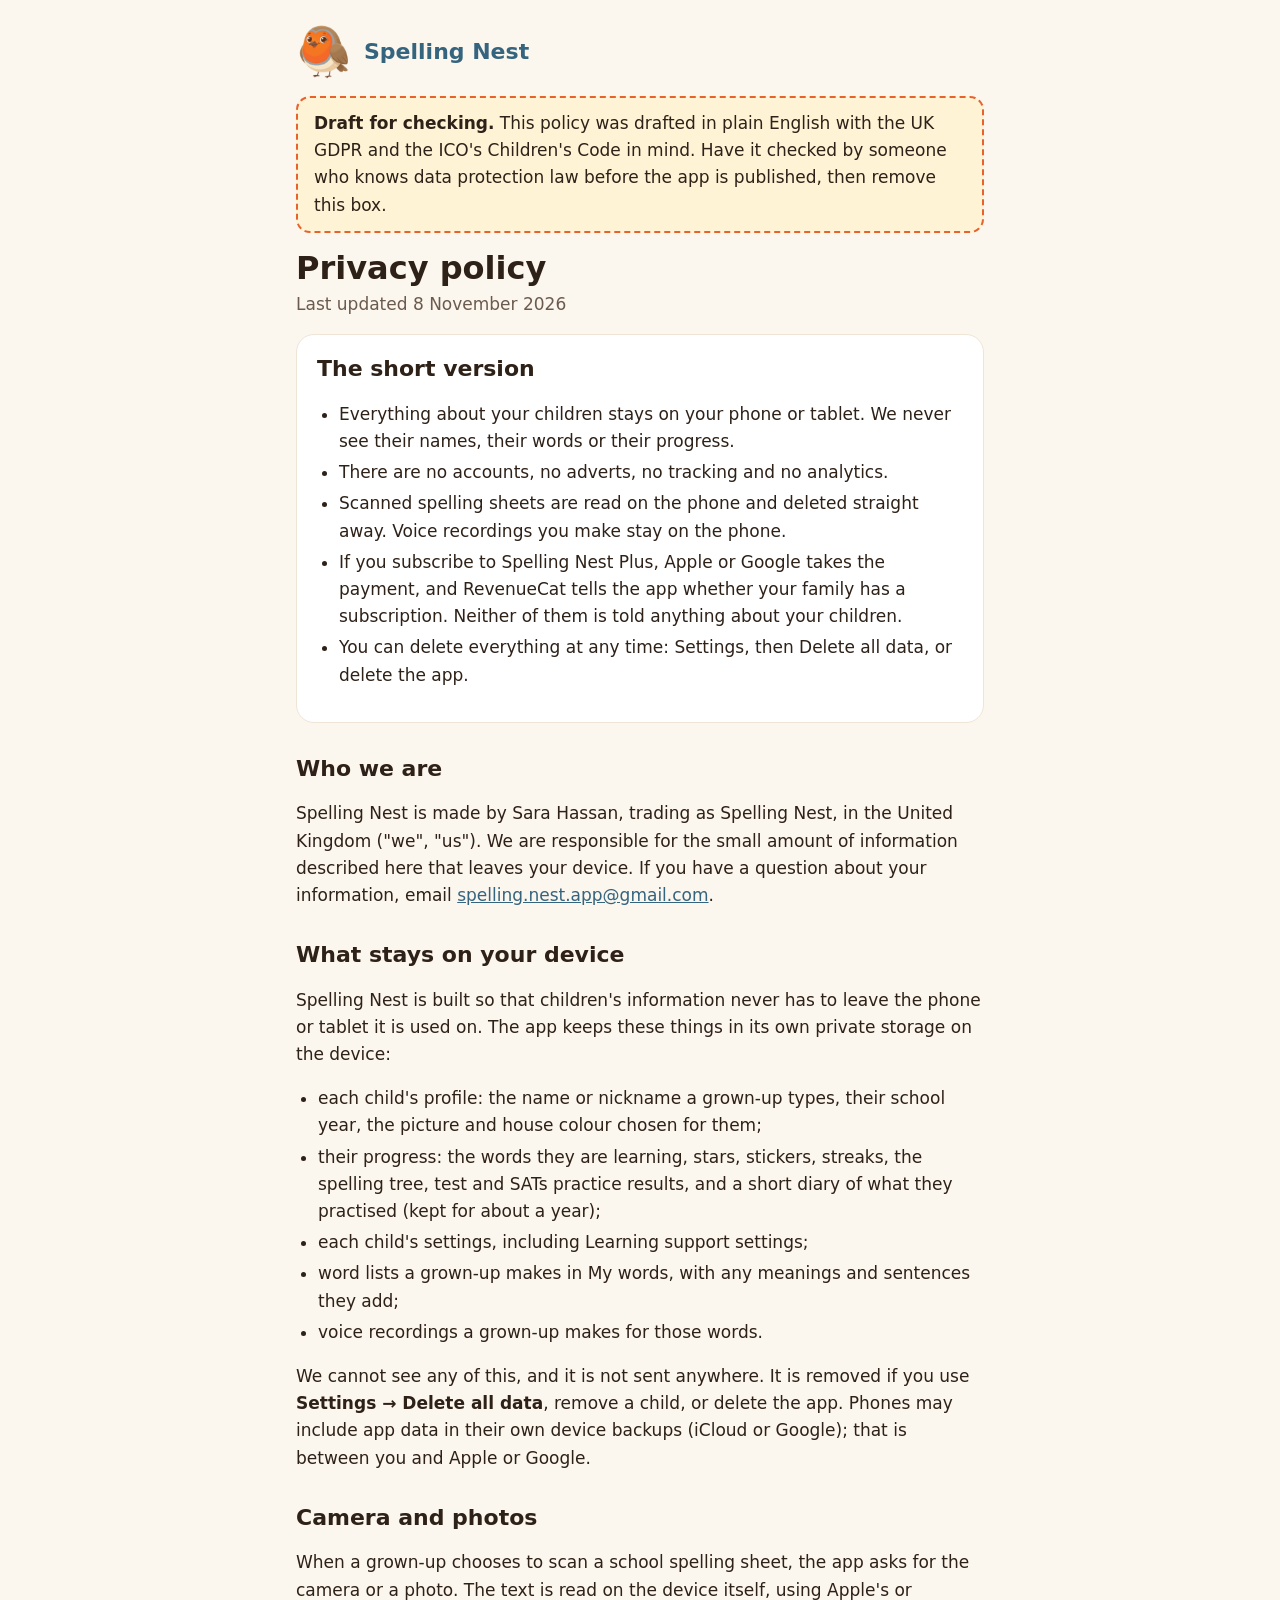
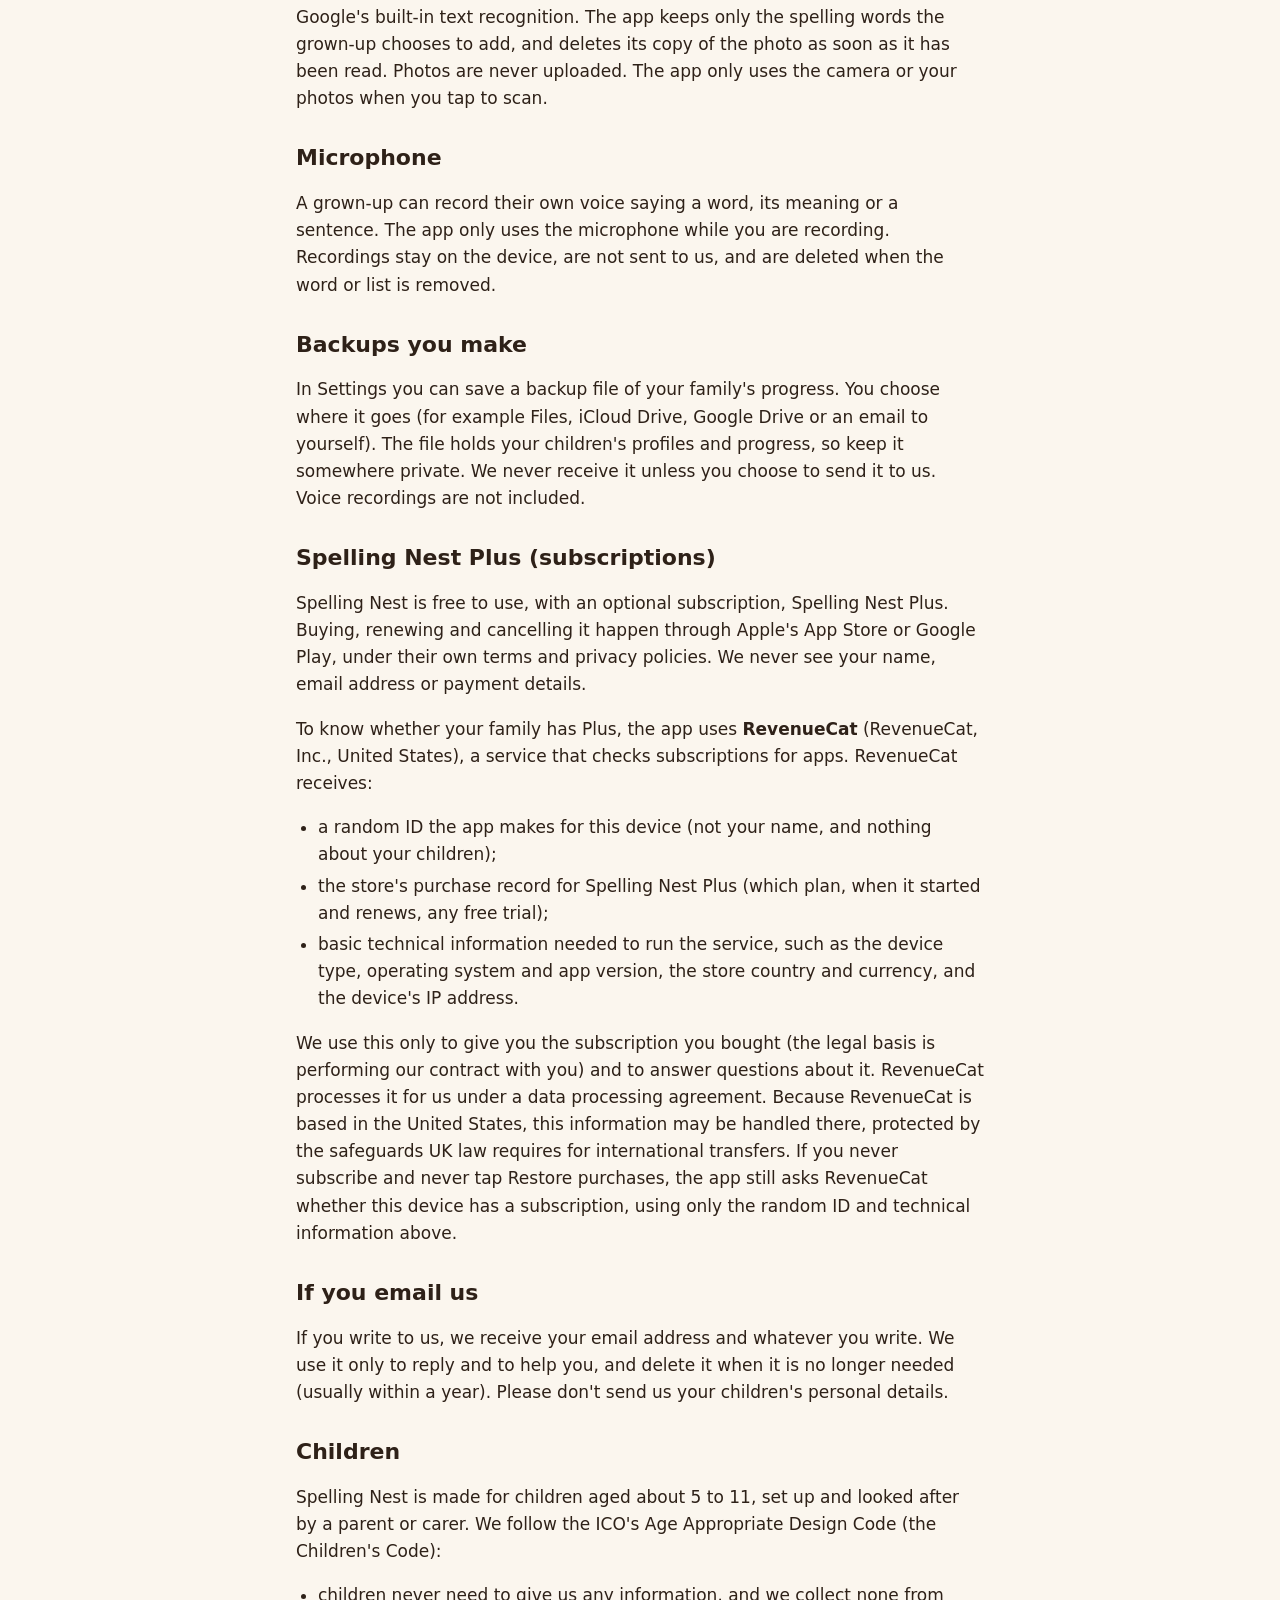
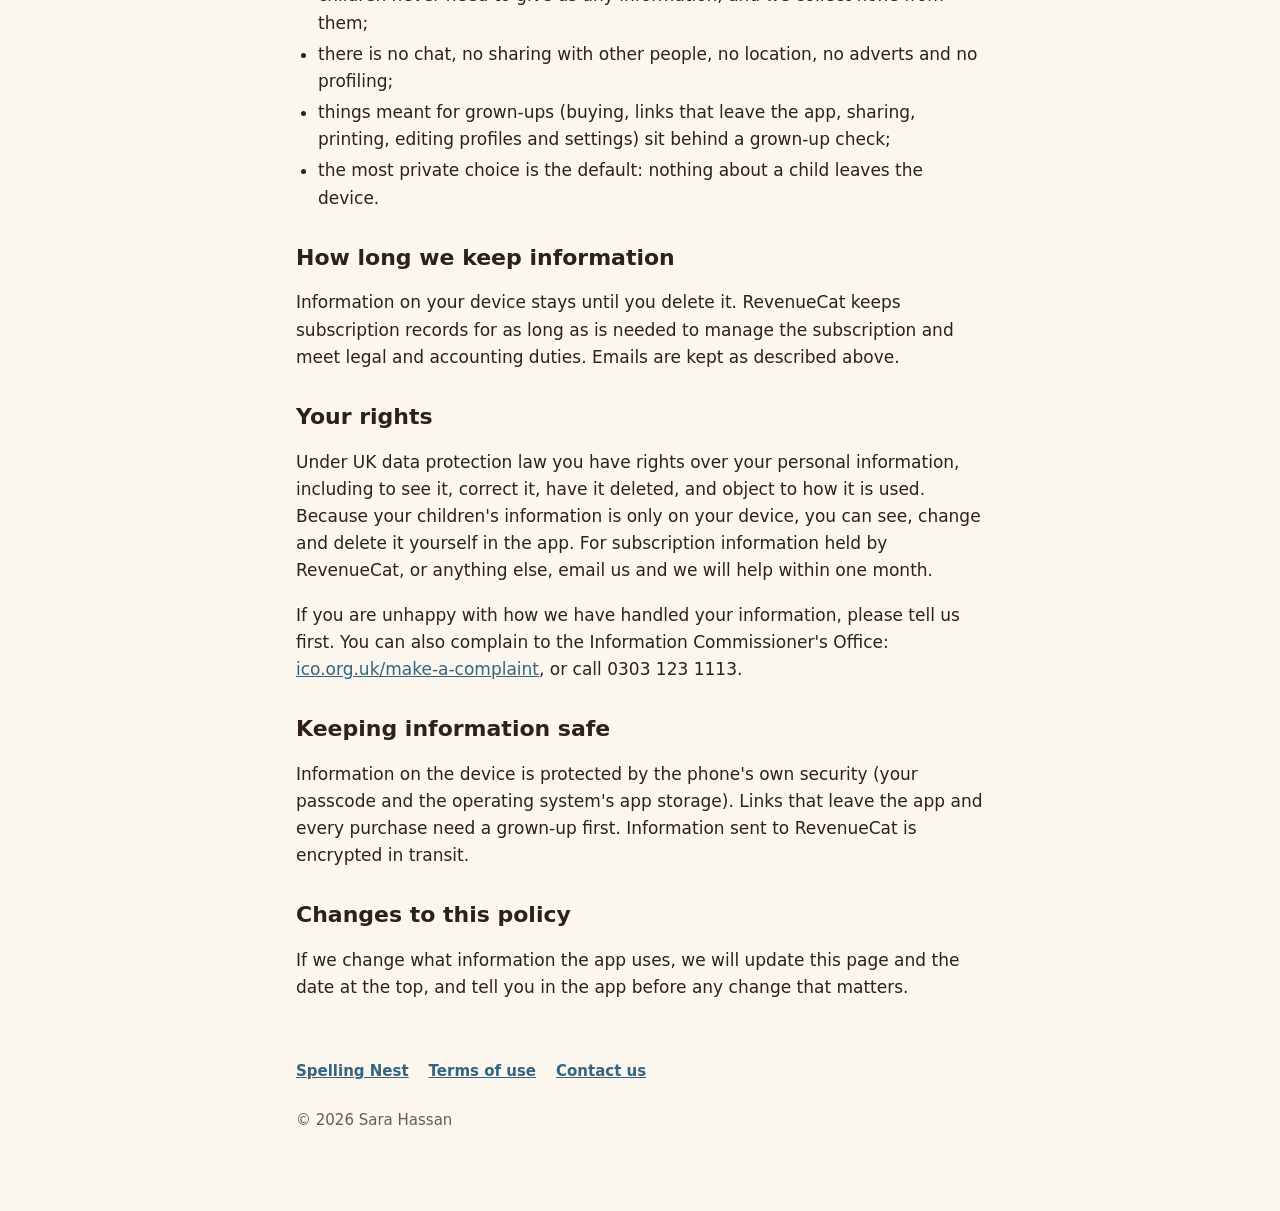
==== privacy.html @ c0171ca6 "Privacy policy and terms of use for Spelling Nest" ====
<!doctype html>
<html lang="en-GB">
<head>
<meta charset="utf-8">
<meta name="viewport" content="width=device-width, initial-scale=1">
<title>Privacy policy · Spelling Nest</title>
<meta name="description" content="How Spelling Nest looks after your family's information.">
<link rel="stylesheet" href="style.css">
</head>
<body>
<main>
<header><img src="pip.png" alt=""><a href="./">Spelling Nest</a></header>

<!-- DRAFT: remove this box once the policy has been checked. -->
<div class="draft"><strong>Draft for checking.</strong> This policy was drafted in plain English with the UK GDPR and the ICO's Children's Code in mind. Have it checked by someone who knows data protection law before the app is published, then remove this box.</div>

<h1>Privacy policy</h1>
<p class="updated">Last updated 8 November 2026</p>

<div class="card">
<h2>The short version</h2>
<ul>
<li>Everything about your children stays on your phone or tablet. We never see their names, their words or their progress.</li>
<li>There are no accounts, no adverts, no tracking and no analytics.</li>
<li>Scanned spelling sheets are read on the phone and deleted straight away. Voice recordings you make stay on the phone.</li>
<li>If you subscribe to Spelling Nest Plus, Apple or Google takes the payment, and RevenueCat tells the app whether your family has a subscription. Neither of them is told anything about your children.</li>
<li>You can delete everything at any time: Settings, then Delete all data, or delete the app.</li>
</ul>
</div>

<h2>Who we are</h2>
<p>Spelling Nest is made by Sara Hassan, trading as Spelling Nest, in the United Kingdom ("we", "us"). We are responsible for the small amount of information described here that leaves your device. If you have a question about your information, email <a href="mailto:spelling.nest.app@gmail.com">spelling.nest.app@gmail.com</a>.</p>

<h2>What stays on your device</h2>
<p>Spelling Nest is built so that children's information never has to leave the phone or tablet it is used on. The app keeps these things in its own private storage on the device:</p>
<ul>
<li>each child's profile: the name or nickname a grown-up types, their school year, the picture and house colour chosen for them;</li>
<li>their progress: the words they are learning, stars, stickers, streaks, the spelling tree, test and SATs practice results, and a short diary of what they practised (kept for about a year);</li>
<li>each child's settings, including Learning support settings;</li>
<li>word lists a grown-up makes in My words, with any meanings and sentences they add;</li>
<li>voice recordings a grown-up makes for those words.</li>
</ul>
<p>We cannot see any of this, and it is not sent anywhere. It is removed if you use <strong>Settings → Delete all data</strong>, remove a child, or delete the app. Phones may include app data in their own device backups (iCloud or Google); that is between you and Apple or Google.</p>

<h2>Camera and photos</h2>
<p>When a grown-up chooses to scan a school spelling sheet, the app asks for the camera or a photo. The text is read on the device itself, using Apple's or Google's built-in text recognition. The app keeps only the spelling words the grown-up chooses to add, and deletes its copy of the photo as soon as it has been read. Photos are never uploaded. The app only uses the camera or your photos when you tap to scan.</p>

<h2>Microphone</h2>
<p>A grown-up can record their own voice saying a word, its meaning or a sentence. The app only uses the microphone while you are recording. Recordings stay on the device, are not sent to us, and are deleted when the word or list is removed.</p>

<h2>Backups you make</h2>
<p>In Settings you can save a backup file of your family's progress. You choose where it goes (for example Files, iCloud Drive, Google Drive or an email to yourself). The file holds your children's profiles and progress, so keep it somewhere private. We never receive it unless you choose to send it to us. Voice recordings are not included.</p>

<h2>Spelling Nest Plus (subscriptions)</h2>
<p>Spelling Nest is free to use, with an optional subscription, Spelling Nest Plus. Buying, renewing and cancelling it happen through Apple's App Store or Google Play, under their own terms and privacy policies. We never see your name, email address or payment details.</p>
<p>To know whether your family has Plus, the app uses <strong>RevenueCat</strong> (RevenueCat, Inc., United States), a service that checks subscriptions for apps. RevenueCat receives:</p>
<ul>
<li>a random ID the app makes for this device (not your name, and nothing about your children);</li>
<li>the store's purchase record for Spelling Nest Plus (which plan, when it started and renews, any free trial);</li>
<li>basic technical information needed to run the service, such as the device type, operating system and app version, the store country and currency, and the device's IP address.</li>
</ul>
<p>We use this only to give you the subscription you bought (the legal basis is performing our contract with you) and to answer questions about it. RevenueCat processes it for us under a data processing agreement. Because RevenueCat is based in the United States, this information may be handled there, protected by the safeguards UK law requires for international transfers. If you never subscribe and never tap Restore purchases, the app still asks RevenueCat whether this device has a subscription, using only the random ID and technical information above.</p>

<h2>If you email us</h2>
<p>If you write to us, we receive your email address and whatever you write. We use it only to reply and to help you, and delete it when it is no longer needed (usually within a year). Please don't send us your children's personal details.</p>

<h2>Children</h2>
<p>Spelling Nest is made for children aged about 5 to 11, set up and looked after by a parent or carer. We follow the ICO's Age Appropriate Design Code (the Children's Code):</p>
<ul>
<li>children never need to give us any information, and we collect none from them;</li>
<li>there is no chat, no sharing with other people, no location, no adverts and no profiling;</li>
<li>things meant for grown-ups (buying, links that leave the app, sharing, printing, editing profiles and settings) sit behind a grown-up check;</li>
<li>the most private choice is the default: nothing about a child leaves the device.</li>
</ul>

<h2>How long we keep information</h2>
<p>Information on your device stays until you delete it. RevenueCat keeps subscription records for as long as is needed to manage the subscription and meet legal and accounting duties. Emails are kept as described above.</p>

<h2>Your rights</h2>
<p>Under UK data protection law you have rights over your personal information, including to see it, correct it, have it deleted, and object to how it is used. Because your children's information is only on your device, you can see, change and delete it yourself in the app. For subscription information held by RevenueCat, or anything else, email us and we will help within one month.</p>
<p>If you are unhappy with how we have handled your information, please tell us first. You can also complain to the Information Commissioner's Office: <a href="https://ico.org.uk/make-a-complaint/">ico.org.uk/make-a-complaint</a>, or call 0303 123 1113.</p>

<h2>Keeping information safe</h2>
<p>Information on the device is protected by the phone's own security (your passcode and the operating system's app storage). Links that leave the app and every purchase need a grown-up first. Information sent to RevenueCat is encrypted in transit.</p>

<h2>Changes to this policy</h2>
<p>If we change what information the app uses, we will update this page and the date at the top, and tell you in the app before any change that matters.</p>

<footer>
<p class="links"><a href="./">Spelling Nest</a><a href="terms.html">Terms of use</a><a href="mailto:spelling.nest.app@gmail.com">Contact us</a></p>
<p>© 2026 Sara Hassan</p>
</footer>
</main>
</body>
</html>
---- style.css ----
/* Spelling Nest's web pages (privacy policy, terms of use): the app's robin colours. */
:root {
  --bg: #FBF6EE;      /* belly cream */
  --card: #FFFFFF;
  --ink: #2E2118;     /* back brown */
  --muted: #6B5B4E;
  --line: #EFE5D7;
  --band: #35647F;    /* the blue-grey band */
  --breast: #E8622C;  /* breast orange */
  --draft: #FFF3D6;
}
@media (prefers-color-scheme: dark) {
  :root:not([data-theme="light"]) {
    --bg: #1E1813; --card: #2A221B; --ink: #F5EDE3; --muted: #C9B9A8; --line: #3A3028; --band: #8DB8D2; --breast: #F0855A; --draft: #3D3220;
  }
}
* { box-sizing: border-box; }
body {
  margin: 0;
  background: var(--bg);
  color: var(--ink);
  font: 17px/1.6 "Nunito", system-ui, -apple-system, "Segoe UI", sans-serif;
}
main { max-width: 720px; margin: 0 auto; padding: 24px 16px 64px; }
header { display: flex; align-items: center; gap: 12px; margin-bottom: 8px; }
header img { width: 56px; height: 56px; object-fit: contain; }
header a { color: var(--band); font: 700 22px/1.2 "Fredoka", system-ui, sans-serif; text-decoration: none; }
h1 { font: 700 32px/1.2 "Fredoka", system-ui, sans-serif; margin: 16px 0 4px; }
h2 { font: 600 22px/1.3 "Fredoka", system-ui, sans-serif; margin: 32px 0 8px; }
h3 { font: 600 18px/1.3 "Fredoka", system-ui, sans-serif; margin: 20px 0 4px; }
.updated { color: var(--muted); margin: 0 0 16px; }
.card { background: var(--card); border: 1px solid var(--line); border-radius: 18px; padding: 16px 20px; margin: 16px 0; }
.card h2 { margin-top: 4px; }
.draft { background: var(--draft); border: 2px dashed var(--breast); border-radius: 14px; padding: 12px 16px; margin: 16px 0; }
a { color: var(--band); }
ul { padding-left: 22px; }
li { margin: 4px 0; }
table { width: 100%; border-collapse: collapse; font-size: 15px; }
th, td { text-align: left; vertical-align: top; padding: 8px; border-bottom: 1px solid var(--line); }
th { font-weight: 700; }
.table-wrap { overflow-x: auto; }
footer { margin-top: 48px; color: var(--muted); font-size: 15px; }
footer a { margin-right: 16px; }
.links a { display: inline-block; min-height: 44px; line-height: 44px; margin-right: 20px; font-weight: 700; }
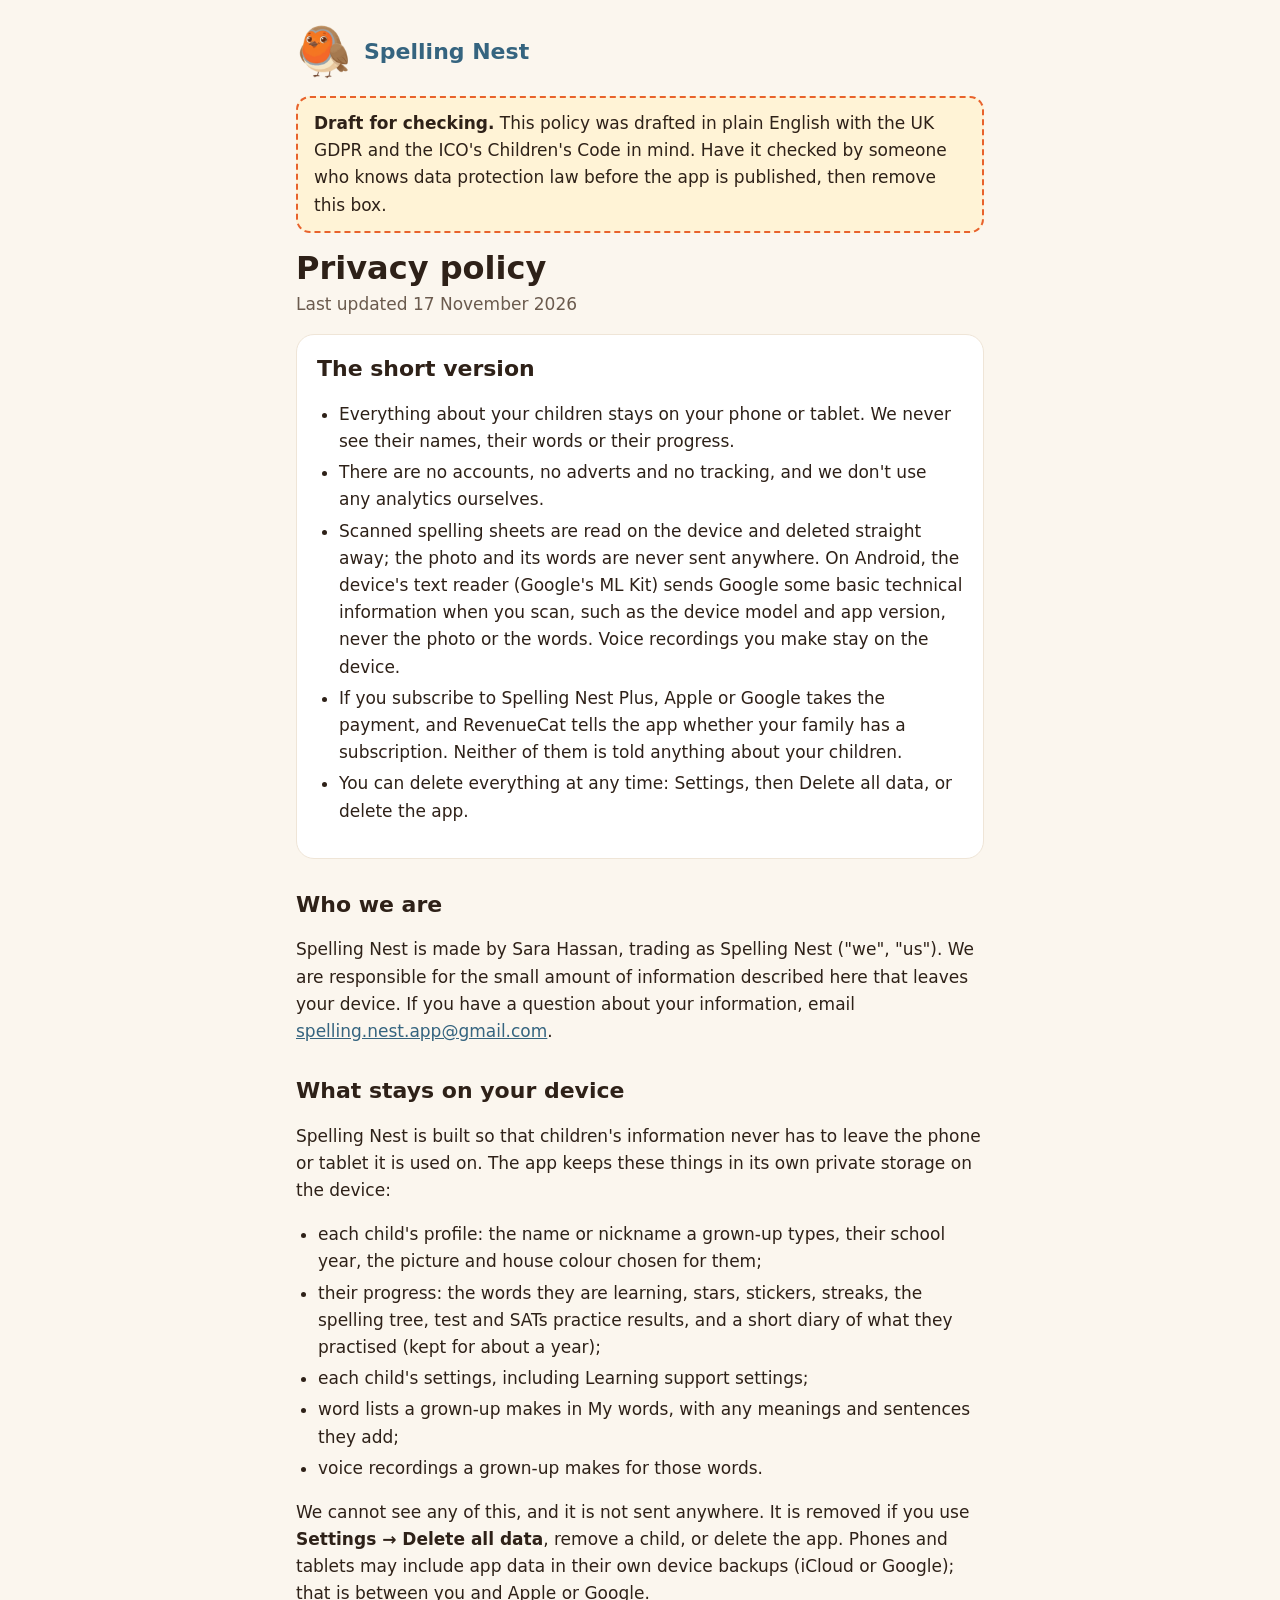
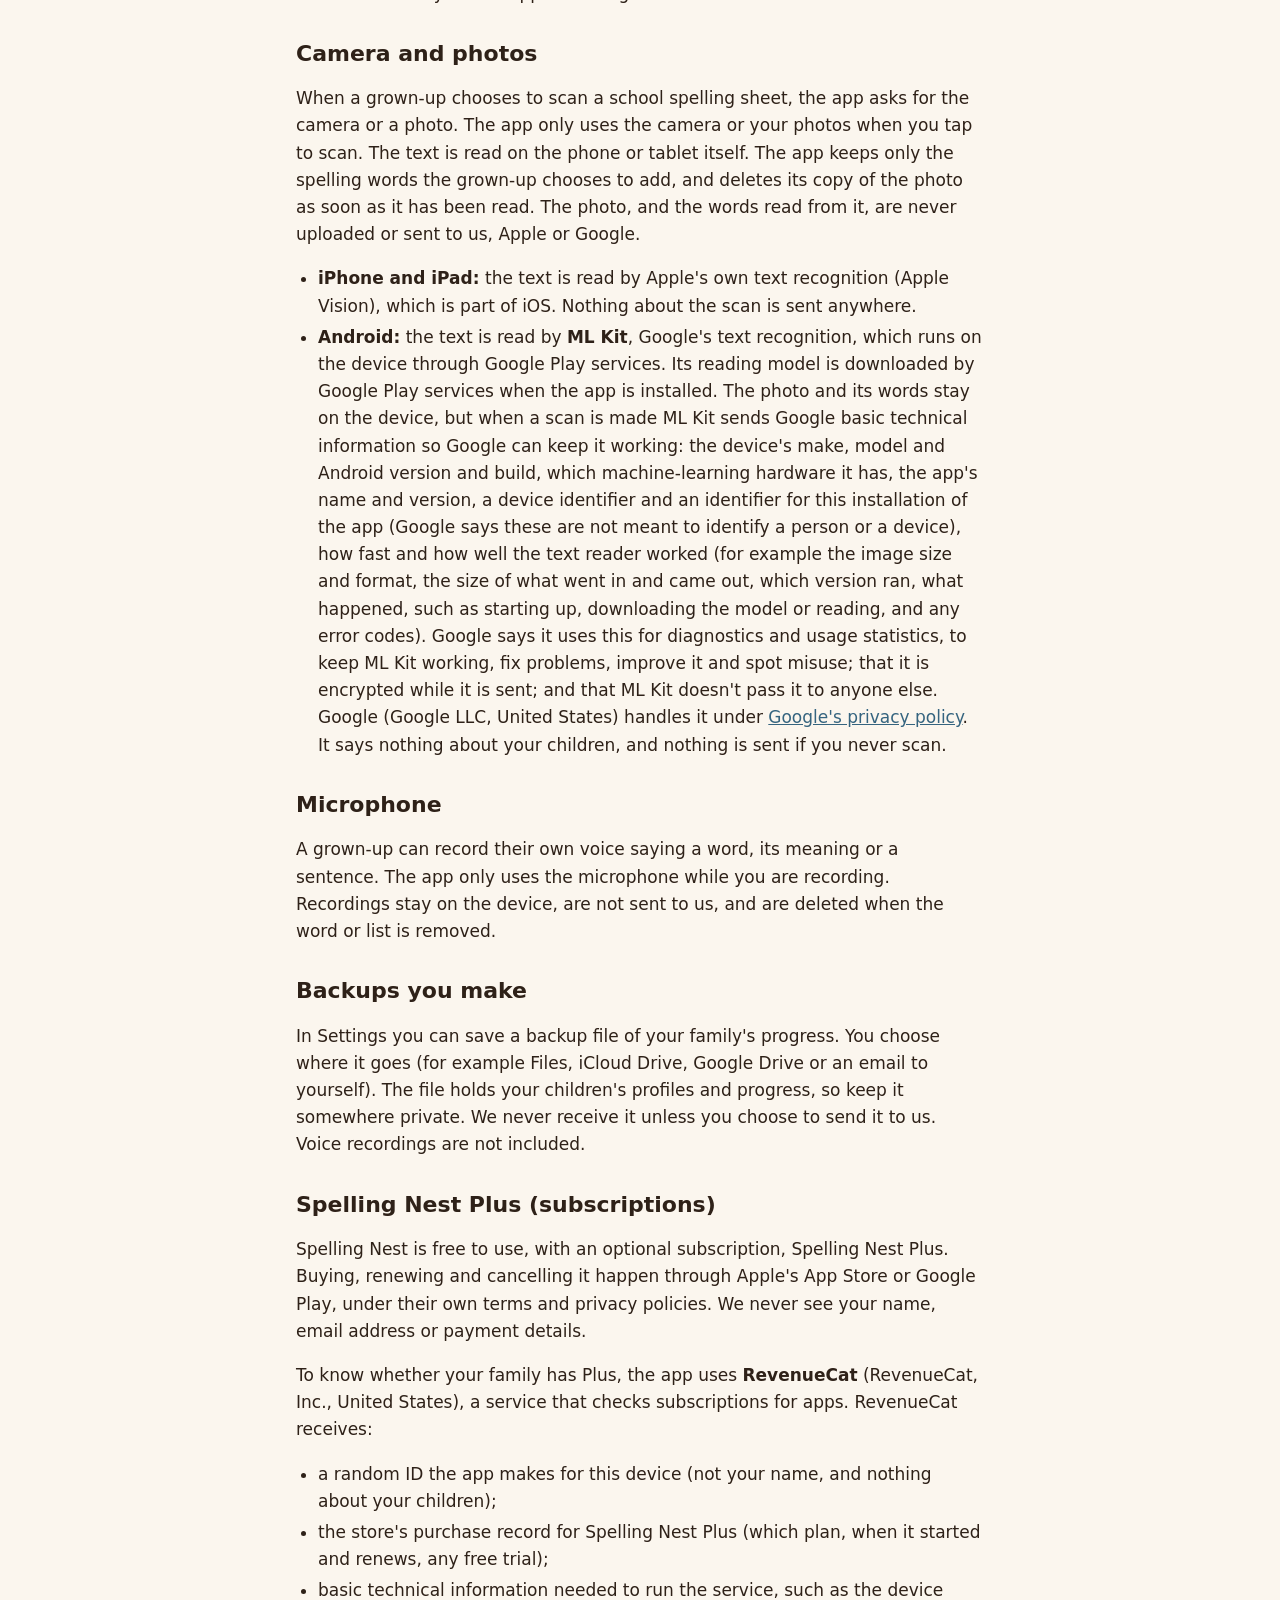
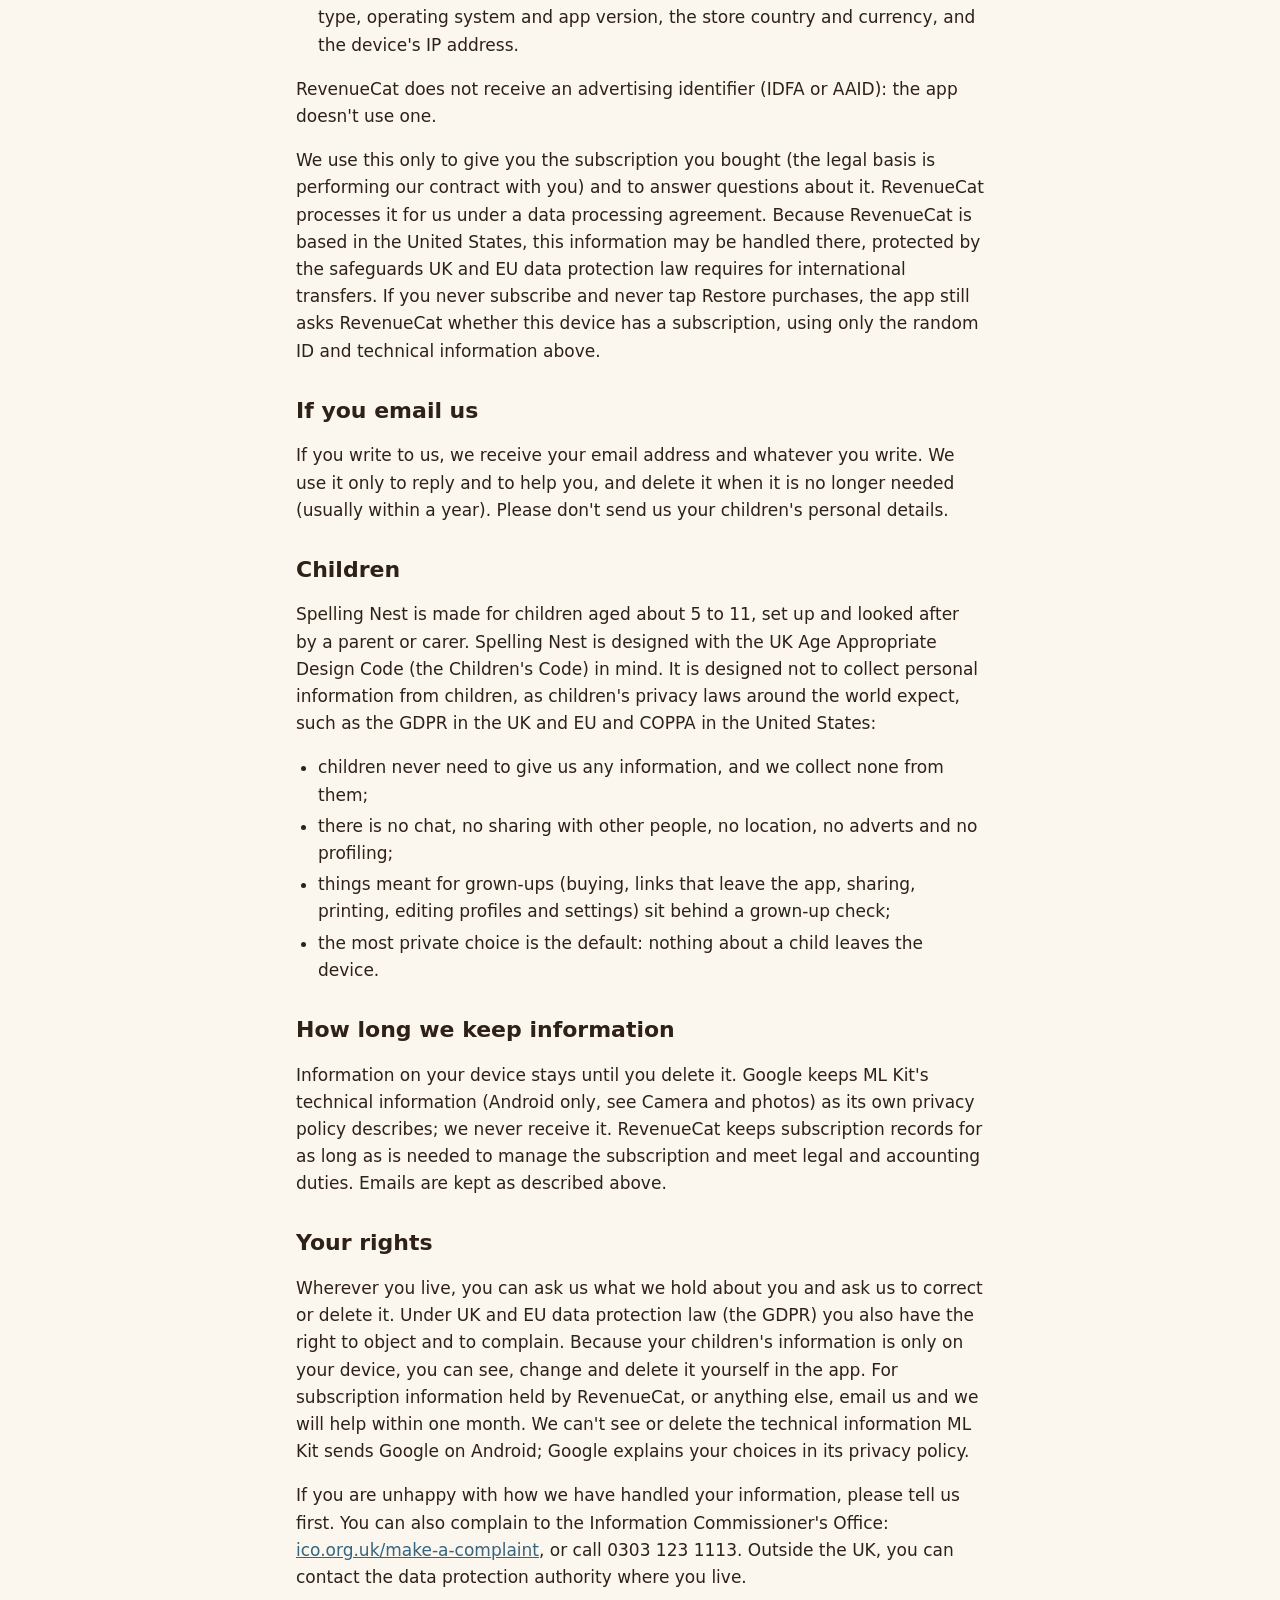
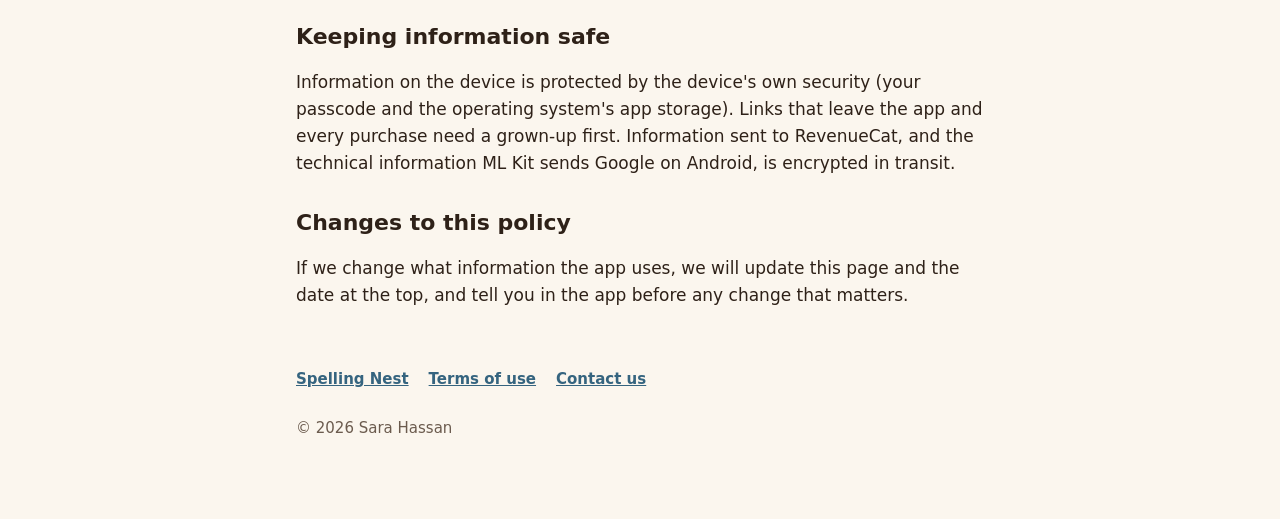
==== commit db728157: "Privacy policy brought up to date with the app: Android's ML Kit scanning, rights wherever you live," ====
--- a/privacy.html
+++ b/privacy.html
@@ -15,21 +15,21 @@
 <div class="draft"><strong>Draft for checking.</strong> This policy was drafted in plain English with the UK GDPR and the ICO's Children's Code in mind. Have it checked by someone who knows data protection law before the app is published, then remove this box.</div>
 
 <h1>Privacy policy</h1>
-<p class="updated">Last updated 8 November 2026</p>
+<p class="updated">Last updated 17 November 2026</p>
 
 <div class="card">
 <h2>The short version</h2>
 <ul>
 <li>Everything about your children stays on your phone or tablet. We never see their names, their words or their progress.</li>
-<li>There are no accounts, no adverts, no tracking and no analytics.</li>
-<li>Scanned spelling sheets are read on the phone and deleted straight away. Voice recordings you make stay on the phone.</li>
+<li>There are no accounts, no adverts and no tracking, and we don't use any analytics ourselves.</li>
+<li>Scanned spelling sheets are read on the device and deleted straight away; the photo and its words are never sent anywhere. On Android, the device's text reader (Google's ML Kit) sends Google some basic technical information when you scan, such as the device model and app version, never the photo or the words. Voice recordings you make stay on the device.</li>
 <li>If you subscribe to Spelling Nest Plus, Apple or Google takes the payment, and RevenueCat tells the app whether your family has a subscription. Neither of them is told anything about your children.</li>
 <li>You can delete everything at any time: Settings, then Delete all data, or delete the app.</li>
 </ul>
 </div>
 
 <h2>Who we are</h2>
-<p>Spelling Nest is made by Sara Hassan, trading as Spelling Nest, in the United Kingdom ("we", "us"). We are responsible for the small amount of information described here that leaves your device. If you have a question about your information, email <a href="mailto:spelling.nest.app@gmail.com">spelling.nest.app@gmail.com</a>.</p>
+<p>Spelling Nest is made by Sara Hassan, trading as Spelling Nest ("we", "us"). We are responsible for the small amount of information described here that leaves your device. If you have a question about your information, email <a href="mailto:spelling.nest.app@gmail.com">spelling.nest.app@gmail.com</a>.</p>
 
 <h2>What stays on your device</h2>
 <p>Spelling Nest is built so that children's information never has to leave the phone or tablet it is used on. The app keeps these things in its own private storage on the device:</p>
@@ -40,10 +40,14 @@
 <li>word lists a grown-up makes in My words, with any meanings and sentences they add;</li>
 <li>voice recordings a grown-up makes for those words.</li>
 </ul>
-<p>We cannot see any of this, and it is not sent anywhere. It is removed if you use <strong>Settings → Delete all data</strong>, remove a child, or delete the app. Phones may include app data in their own device backups (iCloud or Google); that is between you and Apple or Google.</p>
+<p>We cannot see any of this, and it is not sent anywhere. It is removed if you use <strong>Settings → Delete all data</strong>, remove a child, or delete the app. Phones and tablets may include app data in their own device backups (iCloud or Google); that is between you and Apple or Google.</p>
 
 <h2>Camera and photos</h2>
-<p>When a grown-up chooses to scan a school spelling sheet, the app asks for the camera or a photo. The text is read on the device itself, using Apple's or Google's built-in text recognition. The app keeps only the spelling words the grown-up chooses to add, and deletes its copy of the photo as soon as it has been read. Photos are never uploaded. The app only uses the camera or your photos when you tap to scan.</p>
+<p>When a grown-up chooses to scan a school spelling sheet, the app asks for the camera or a photo. The app only uses the camera or your photos when you tap to scan. The text is read on the phone or tablet itself. The app keeps only the spelling words the grown-up chooses to add, and deletes its copy of the photo as soon as it has been read. The photo, and the words read from it, are never uploaded or sent to us, Apple or Google.</p>
+<ul>
+<li><strong>iPhone and iPad:</strong> the text is read by Apple's own text recognition (Apple Vision), which is part of iOS. Nothing about the scan is sent anywhere.</li>
+<li><strong>Android:</strong> the text is read by <strong>ML Kit</strong>, Google's text recognition, which runs on the device through Google Play services. Its reading model is downloaded by Google Play services when the app is installed. The photo and its words stay on the device, but when a scan is made ML Kit sends Google basic technical information so Google can keep it working: the device's make, model and Android version and build, which machine-learning hardware it has, the app's name and version, a device identifier and an identifier for this installation of the app (Google says these are not meant to identify a person or a device), how fast and how well the text reader worked (for example the image size and format, the size of what went in and came out, which version ran, what happened, such as starting up, downloading the model or reading, and any error codes). Google says it uses this for diagnostics and usage statistics, to keep ML Kit working, fix problems, improve it and spot misuse; that it is encrypted while it is sent; and that ML Kit doesn't pass it to anyone else. Google (Google LLC, United States) handles it under <a href="https://policies.google.com/privacy">Google's privacy policy</a>. It says nothing about your children, and nothing is sent if you never scan.</li>
+</ul>
 
 <h2>Microphone</h2>
 <p>A grown-up can record their own voice saying a word, its meaning or a sentence. The app only uses the microphone while you are recording. Recordings stay on the device, are not sent to us, and are deleted when the word or list is removed.</p>
@@ -59,13 +63,14 @@
 <li>the store's purchase record for Spelling Nest Plus (which plan, when it started and renews, any free trial);</li>
 <li>basic technical information needed to run the service, such as the device type, operating system and app version, the store country and currency, and the device's IP address.</li>
 </ul>
-<p>We use this only to give you the subscription you bought (the legal basis is performing our contract with you) and to answer questions about it. RevenueCat processes it for us under a data processing agreement. Because RevenueCat is based in the United States, this information may be handled there, protected by the safeguards UK law requires for international transfers. If you never subscribe and never tap Restore purchases, the app still asks RevenueCat whether this device has a subscription, using only the random ID and technical information above.</p>
+<p>RevenueCat does not receive an advertising identifier (IDFA or AAID): the app doesn't use one.</p>
+<p>We use this only to give you the subscription you bought (the legal basis is performing our contract with you) and to answer questions about it. RevenueCat processes it for us under a data processing agreement. Because RevenueCat is based in the United States, this information may be handled there, protected by the safeguards UK and EU data protection law requires for international transfers. If you never subscribe and never tap Restore purchases, the app still asks RevenueCat whether this device has a subscription, using only the random ID and technical information above.</p>
 
 <h2>If you email us</h2>
 <p>If you write to us, we receive your email address and whatever you write. We use it only to reply and to help you, and delete it when it is no longer needed (usually within a year). Please don't send us your children's personal details.</p>
 
 <h2>Children</h2>
-<p>Spelling Nest is made for children aged about 5 to 11, set up and looked after by a parent or carer. We follow the ICO's Age Appropriate Design Code (the Children's Code):</p>
+<p>Spelling Nest is made for children aged about 5 to 11, set up and looked after by a parent or carer. Spelling Nest is designed with the UK Age Appropriate Design Code (the Children's Code) in mind. It is designed not to collect personal information from children, as children's privacy laws around the world expect, such as the GDPR in the UK and EU and COPPA in the United States:</p>
 <ul>
 <li>children never need to give us any information, and we collect none from them;</li>
 <li>there is no chat, no sharing with other people, no location, no adverts and no profiling;</li>
@@ -74,14 +79,14 @@
 </ul>
 
 <h2>How long we keep information</h2>
-<p>Information on your device stays until you delete it. RevenueCat keeps subscription records for as long as is needed to manage the subscription and meet legal and accounting duties. Emails are kept as described above.</p>
+<p>Information on your device stays until you delete it. Google keeps ML Kit's technical information (Android only, see Camera and photos) as its own privacy policy describes; we never receive it. RevenueCat keeps subscription records for as long as is needed to manage the subscription and meet legal and accounting duties. Emails are kept as described above.</p>
 
 <h2>Your rights</h2>
-<p>Under UK data protection law you have rights over your personal information, including to see it, correct it, have it deleted, and object to how it is used. Because your children's information is only on your device, you can see, change and delete it yourself in the app. For subscription information held by RevenueCat, or anything else, email us and we will help within one month.</p>
-<p>If you are unhappy with how we have handled your information, please tell us first. You can also complain to the Information Commissioner's Office: <a href="https://ico.org.uk/make-a-complaint/">ico.org.uk/make-a-complaint</a>, or call 0303 123 1113.</p>
+<p>Wherever you live, you can ask us what we hold about you and ask us to correct or delete it. Under UK and EU data protection law (the GDPR) you also have the right to object and to complain. Because your children's information is only on your device, you can see, change and delete it yourself in the app. For subscription information held by RevenueCat, or anything else, email us and we will help within one month. We can't see or delete the technical information ML Kit sends Google on Android; Google explains your choices in its privacy policy.</p>
+<p>If you are unhappy with how we have handled your information, please tell us first. You can also complain to the Information Commissioner's Office: <a href="https://ico.org.uk/make-a-complaint/">ico.org.uk/make-a-complaint</a>, or call 0303 123 1113. Outside the UK, you can contact the data protection authority where you live.</p>
 
 <h2>Keeping information safe</h2>
-<p>Information on the device is protected by the phone's own security (your passcode and the operating system's app storage). Links that leave the app and every purchase need a grown-up first. Information sent to RevenueCat is encrypted in transit.</p>
+<p>Information on the device is protected by the device's own security (your passcode and the operating system's app storage). Links that leave the app and every purchase need a grown-up first. Information sent to RevenueCat, and the technical information ML Kit sends Google on Android, is encrypted in transit.</p>
 
 <h2>Changes to this policy</h2>
 <p>If we change what information the app uses, we will update this page and the date at the top, and tell you in the app before any change that matters.</p>
